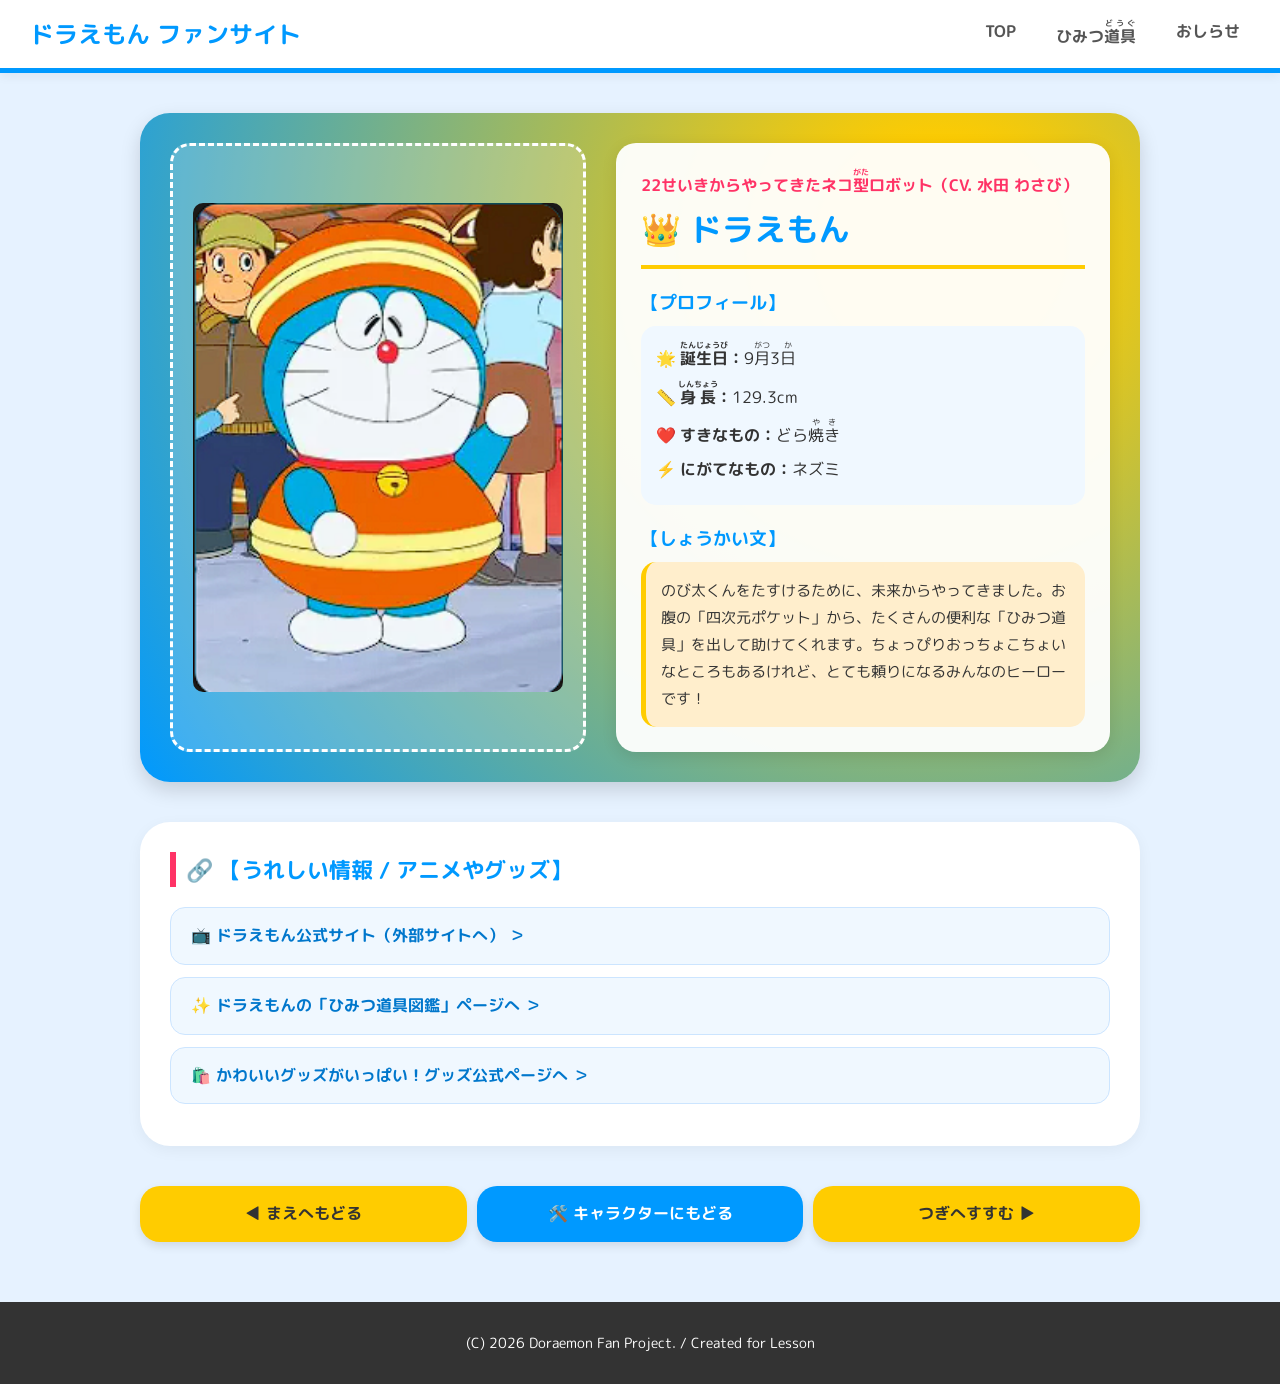
==== teamA/index.html @ f9748207 "teamA+teamB" ====
<!DOCTYPE html>
<html lang="ja">
<head>
    <meta charset="UTF-8">
    <meta name="viewport" content="width=device-width, initial-scale=1.0">
    <title>ドラえもん しょうかいページ</title>
    <link rel="preconnect" href="https://fonts.googleapis.com">
    <link rel="preconnect" href="https://fonts.gstatic.com" crossorigin>
    <link href="https://fonts.googleapis.com/css2?family=M+PLUS+Rounded+1c:wght@400;700&display=swap" rel="stylesheet">
    <style>
        /* --- 全体の基本設定 --- */
        * {
            box-sizing: border-box;
            margin: 0;
            padding: 0;
        }
        body {
            font-family: 'M PLUS Rounded 1c', sans-serif;
            background-color: #e6f2ff; /* 明るい薄水色 */
            color: #333;
            line-height: 1.6;
        }
        a {
            text-decoration: none;
            color: inherit;
        }
        ul {
            list-style: none;
        }

        /* --- ヘッダー --- */
        header {
            background-color: #ffffff;
            padding: 15px 30px;
            display: flex;
            justify-content: space-between;
            align-items: center;
            box-shadow: 0 4px 10px rgba(0,0,0,0.05);
            border-bottom: 5px solid #0099ff; /* ドラえもんカラーの青 */
        }
        .logo {
            font-size: 24px;
            font-weight: bold;
            color: #0099ff;
        }
        .nav-menu {
            display: flex;
            gap: 20px;
        }
        .nav-menu a {
            font-weight: bold;
            color: #555;
            padding: 5px 10px;
            border-radius: 15px;
            transition: 0.2s;
        }
        .nav-menu a:hover {
            background-color: #0099ff;
            color: #fff;
        }

        /* --- メインビジュアルエリア（背景にモチーフ風の丸） --- */
        .profile-container {
            max-width: 1000px;
            margin: 40px auto;
            background: radial-gradient(circle at 80% 20%, #ffcc00 10%, #0099ff 100%); /* 鈴の黄色とドラえもんの青 */
            border-radius: 30px;
            padding: 30px;
            display: flex;
            flex-wrap: wrap;
            gap: 30px;
            color: white;
            box-shadow: 0 8px 20px rgba(0,0,0,0.15);
        }

        /* 左エリア：ビジュアル */
        .visual-area {
            flex: 1;
            min-width: 300px;
            background-color: rgba(255, 255, 255, 0.2);
            border-radius: 20px;
            display: flex;
            justify-content: center;
            align-items: center;
            padding: 20px;
            border: 3px dashed #fff;
        }
        .visual-area img {
            max-width: 100%;
            height: auto;
            border-radius: 10px;
        }

        /* 右エリア：基本情報 */
        .info-area {
            flex: 1.2;
            min-width: 300px;
            background-color: rgba(255, 255, 255, 0.95);
            color: #333;
            border-radius: 20px;
            padding: 25px;
            box-shadow: 0 4px 15px rgba(0,0,0,0.1);
        }
        .catchphrase {
            font-size: 16px;
            color: #ff3366;
            font-weight: bold;
            margin-bottom: 5px;
        }
        .char-name {
            font-size: 32px;
            font-weight: bold;
            color: #0099ff;
            border-bottom: 4px solid #ffcc00; /* 鈴の黄色い線 */
            padding-bottom: 10px;
            margin-bottom: 20px;
        }
        .profile-title, .intro-title {
            font-size: 18px;
            font-weight: bold;
            color: #0099ff;
            margin-top: 15px;
            margin-bottom: 8px;
            display: flex;
            align-items: center;
            gap: 5px;
        }
        .profile-list {
            margin-bottom: 20px;
            background-color: #f0f8ff;
            padding: 15px;
            border-radius: 15px;
        }
        .profile-list li {
            margin-bottom: 8px;
            font-size: 16px;
        }
        .introduction {
            font-size: 15px;
            line-height: 1.8;
            background-color: #fec;
            padding: 15px;
            border-radius: 15px;
            border-left: 5px solid #ffcc00;
        }

        /* --- ギャラリー（表情差分） --- */
        .gallery-section {
            max-width: 1000px;
            margin: 40px auto;
            background-color: #fff;
            padding: 30px;
            border-radius: 30px;
            box-shadow: 0 4px 15px rgba(0,0,0,0.05);
        }
        .section-title {
            font-size: 22px;
            color: #0099ff;
            margin-bottom: 20px;
            border-left: 6px solid #ff3366;
            padding-left: 10px;
        }
        .gallery-grid {
            display: grid;
            grid-template-columns: repeat(auto-fit, minmax(180px, 1fr));
            gap: 20px;
        }
        .gallery-item {
            background-color: #f9f9f9;
            border: 2px solid #e0e0e0;
            border-radius: 15px;
            padding: 10px;
            text-align: center;
            transition: 0.2s;
        }
        .gallery-item:hover {
            transform: translateY(-5px);
            border-color: #0099ff;
        }
        .gallery-item img {
            width: 100%;
            height: 140px;
            object-fit: cover;
            border-radius: 10px;
            margin-bottom: 10px;
        }
        .gallery-item span {
            font-weight: bold;
            color: #555;
        }

        /* --- 関連情報・配信情報 --- */
        .info-section {
            max-width: 1000px;
            margin: 40px auto;
            background-color: #fff;
            padding: 30px;
            border-radius: 30px;
            box-shadow: 0 4px 15px rgba(0,0,0,0.05);
        }
        .info-links li {
            margin-bottom: 12px;
        }
        .info-links a {
            display: block;
            padding: 15px 20px;
            background-color: #f0f8ff;
            border-radius: 15px;
            font-weight: bold;
            color: #0077cc;
            transition: 0.2s;
            border: 1px solid #cce5ff;
        }
        .info-links a:hover {
            background-color: #0099ff;
            color: #fff;
        }

        /* --- キャラクターナビゲーション --- */
        .char-nav {
            max-width: 1000px;
            margin: 40px auto;
            display: flex;
            justify-content: space-between;
            gap: 10px;
        }
        .char-nav a {
            flex: 1;
            text-align: center;
            padding: 15px;
            background-color: #ffcc00;
            color: #333;
            font-weight: bold;
            border-radius: 20px;
            box-shadow: 0 4px 10px rgba(0,0,0,0.1);
            transition: 0.2s;
        }
        .char-nav a:hover {
            background-color: #ffbb00;
            transform: scale(1.02);
        }
        .char-nav a.center-btn {
            background-color: #0099ff;
            color: white;
        }
        .char-nav a.center-btn:hover {
            background-color: #0088ee;
        }

        /* --- フッター --- */
        footer {
            text-align: center;
            padding: 30px;
            background-color: #333;
            color: #fff;
            margin-top: 60px;
            font-size: 14px;
        }

        /* レスポンシブ対応（スマホ用） */
        @media (max-width: 768px) {
            header {
                flex-direction: column;
                gap: 15px;
            }
            .profile-container {
                margin: 20px 10px;
                padding: 15px;
            }
            .gallery-section, .info-section, .char-nav {
                margin: 20px 10px;
            }
            .char-nav {
                flex-direction: column;
            }
        }
    </style>
</head>
<body>

    <header>
        <div class="logo">ドラえもん ファンサイト</div>
        <nav>
            <ul class="nav-menu">
                <li><a href="index.html">TOP</a></li>
                <li><a href="dougu.html">ひみつ<ruby>道具<rt>どうぐ</rt></ruby></a></li>
                <li><a href="news.html">おしらせ</a></li>
            </ul>
        </nav>
    </header>

    <main class="profile-container">
        
        <div class="visual-area">
            <img src="doraemon.png" alt="ドラえもん 全身イラスト" width="3000">
        </div>

        <div class="info-area">
            <div class="catchphrase">22せいきからやってきたネコ<ruby>型<rt>がた</rt></ruby>ロボット（CV. 水田 わさび）</div>
            <h1 class="char-name">👑 ドラえもん</h1>
            
            <div class="profile-title">【プロフィール】</div>
            <ul class="profile-list">
                <li>🌟 <strong><ruby>誕生日<rt>たんじょうび</rt></ruby>：</strong>9<ruby>月<rt>がつ</rt></ruby>3<ruby>日<rt>か</rt></ruby></li>
                <li>📏 <strong><ruby>身長<rt>しんちょう</rt></ruby>：</strong>129.3cm</li>
                <li>❤️ <strong>すきなもの：</strong>どら<ruby>焼き<rt>やき</rt></ruby></li>
                <li>⚡ <strong>にがてなもの：</strong>ネズミ</li>
            </ul>

            <div class="intro-title">【しょうかい文】</div>
            <p class="introduction">
                のび太くんをたすけるために、未来からやってきました。お腹の「四次元ポケット」から、たくさんの便利な「ひみつ道具」を出して助けてくれます。ちょっぴりおっちょこちょいなところもあるけれど、とても頼りになるみんなのヒーローです！
            </p>
        </div>
    </main>

   

    <section class="info-section">
        <h2 class="section-title">🔗 【うれしい情報 / アニメやグッズ】</h2>
        <ul class="info-links">
            <li><a href="https://dora-world.com/contents?t=29" target="_blank">📺 ドラえもん公式サイト（外部サイトへ） ＞</a></li>
            <li><a href="dougu.html">✨ ドラえもんの「ひみつ道具図鑑」ページへ ＞</a></li>
            <li><a href="https://dora-world.com/goods" target="_blank">🛍️ かわいいグッズがいっぱい！グッズ公式ページへ ＞</a></li>
        </ul>
    </section>

    <div class="char-nav">
        <a href="news.html">◀ まえへもどる</a>
        <a href="index.html" class="center-btn">🛠️ キャラクターにもどる</a>
        <a href="dougu.html">つぎへすすむ ▶</a>
    </div>

    <footer>
        <p>(C) 2026 Doraemon Fan Project. / Created for Lesson</p>
    </footer>

</body>
</html>
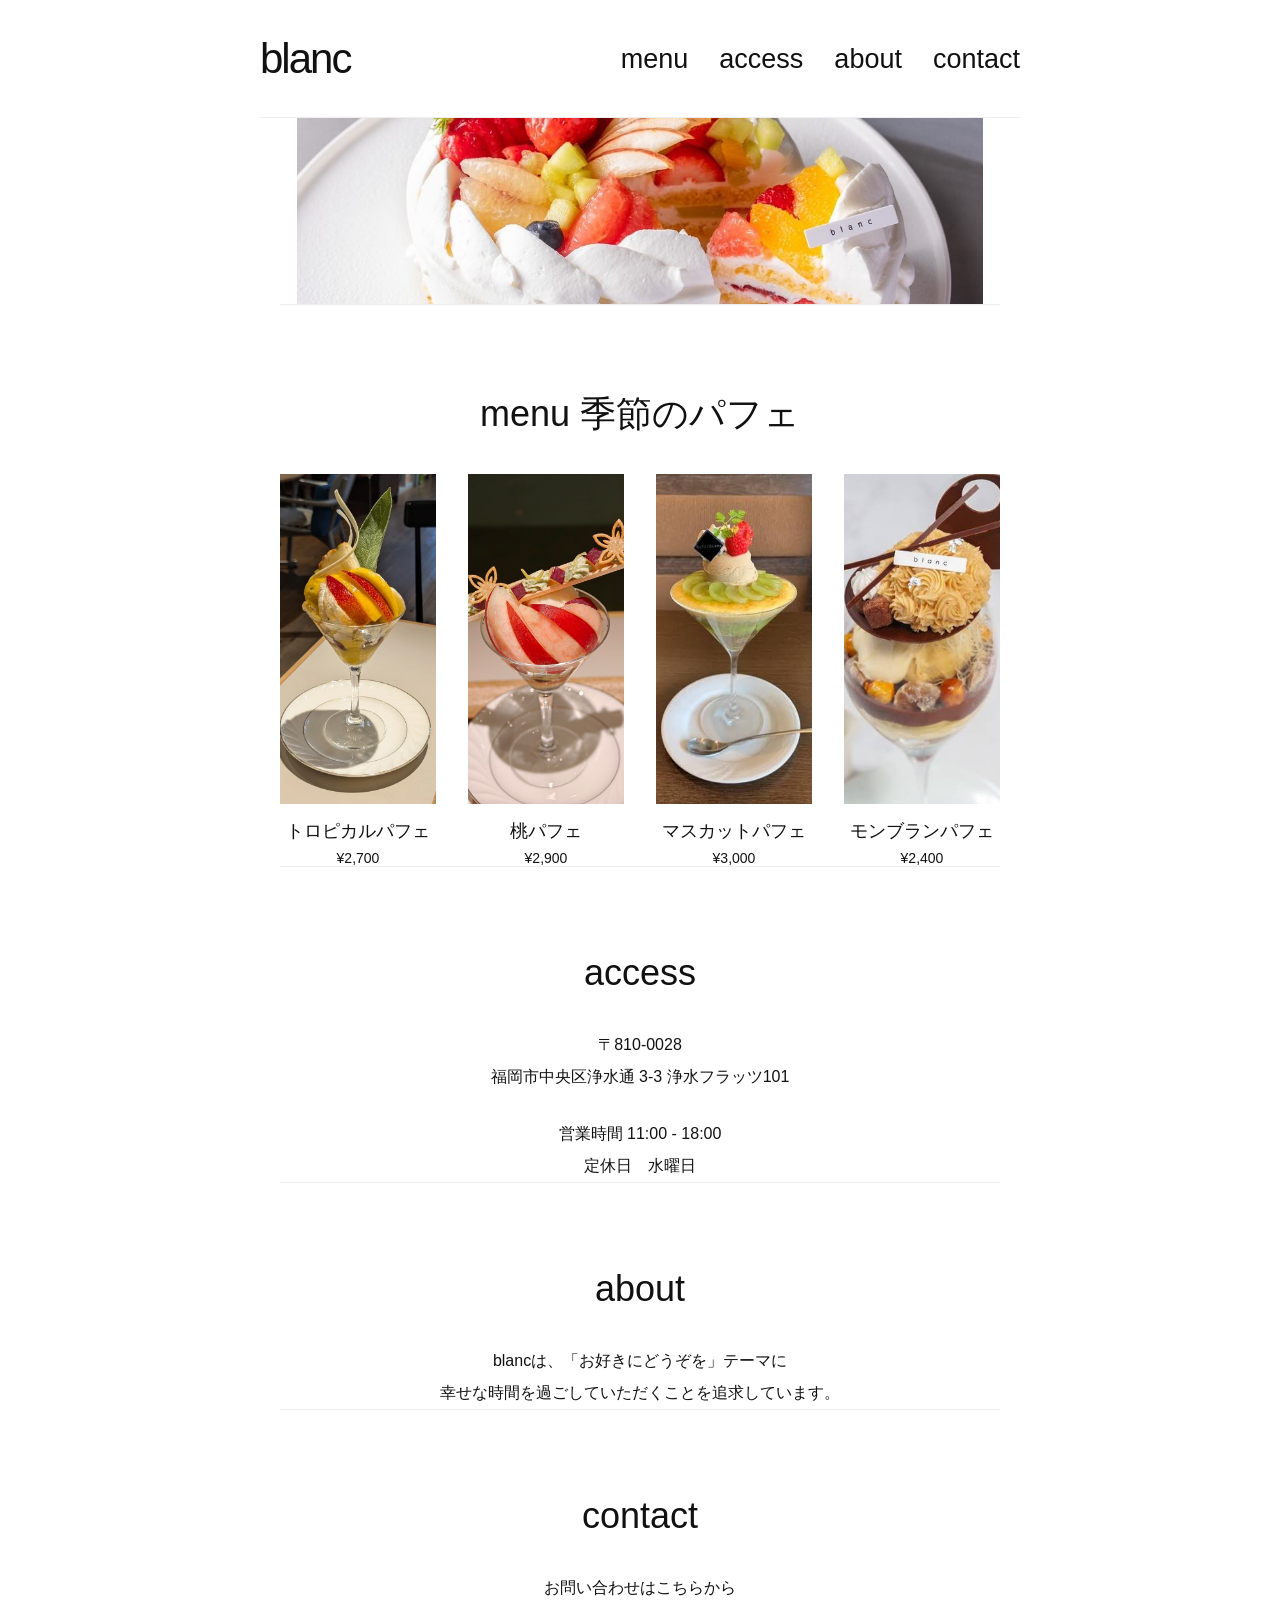
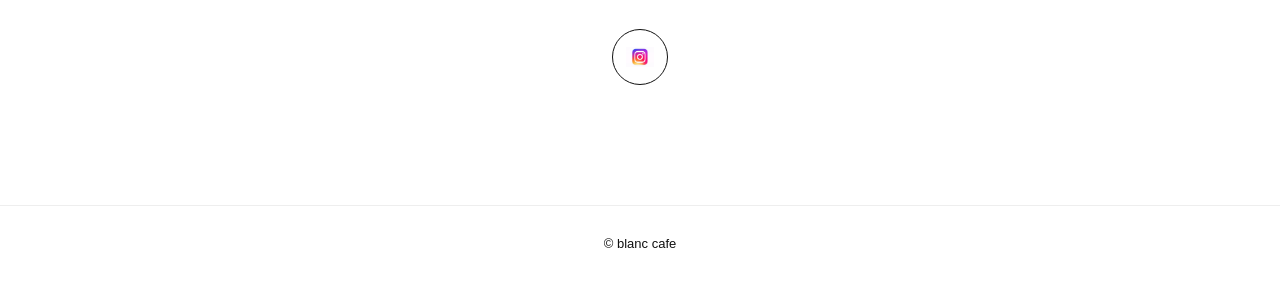
==== commit 1b3a0d44: "AとBを入れ替え" ====
--- a/teamA/index.html
+++ b/teamA/index.html
@@ -1,339 +1,90 @@
-<!DOCTYPE html>
-<html lang="ja">
-<head>
-    <meta charset="UTF-8">
-    <meta name="viewport" content="width=device-width, initial-scale=1.0">
-    <title>ドラえもん しょうかいページ</title>
-    <link rel="preconnect" href="https://fonts.googleapis.com">
-    <link rel="preconnect" href="https://fonts.gstatic.com" crossorigin>
-    <link href="https://fonts.googleapis.com/css2?family=M+PLUS+Rounded+1c:wght@400;700&display=swap" rel="stylesheet">
-    <style>
-        /* --- 全体の基本設定 --- */
-        * {
-            box-sizing: border-box;
-            margin: 0;
-            padding: 0;
-        }
-        body {
-            font-family: 'M PLUS Rounded 1c', sans-serif;
-            background-color: #e6f2ff; /* 明るい薄水色 */
-            color: #333;
-            line-height: 1.6;
-        }
-        a {
-            text-decoration: none;
-            color: inherit;
-        }
-        ul {
-            list-style: none;
-        }
-
-        /* --- ヘッダー --- */
-        header {
-            background-color: #ffffff;
-            padding: 15px 30px;
-            display: flex;
-            justify-content: space-between;
-            align-items: center;
-            box-shadow: 0 4px 10px rgba(0,0,0,0.05);
-            border-bottom: 5px solid #0099ff; /* ドラえもんカラーの青 */
-        }
-        .logo {
-            font-size: 24px;
-            font-weight: bold;
-            color: #0099ff;
-        }
-        .nav-menu {
-            display: flex;
-            gap: 20px;
-        }
-        .nav-menu a {
-            font-weight: bold;
-            color: #555;
-            padding: 5px 10px;
-            border-radius: 15px;
-            transition: 0.2s;
-        }
-        .nav-menu a:hover {
-            background-color: #0099ff;
-            color: #fff;
-        }
-
-        /* --- メインビジュアルエリア（背景にモチーフ風の丸） --- */
-        .profile-container {
-            max-width: 1000px;
-            margin: 40px auto;
-            background: radial-gradient(circle at 80% 20%, #ffcc00 10%, #0099ff 100%); /* 鈴の黄色とドラえもんの青 */
-            border-radius: 30px;
-            padding: 30px;
-            display: flex;
-            flex-wrap: wrap;
-            gap: 30px;
-            color: white;
-            box-shadow: 0 8px 20px rgba(0,0,0,0.15);
-        }
-
-        /* 左エリア：ビジュアル */
-        .visual-area {
-            flex: 1;
-            min-width: 300px;
-            background-color: rgba(255, 255, 255, 0.2);
-            border-radius: 20px;
-            display: flex;
-            justify-content: center;
-            align-items: center;
-            padding: 20px;
-            border: 3px dashed #fff;
-        }
-        .visual-area img {
-            max-width: 100%;
-            height: auto;
-            border-radius: 10px;
-        }
-
-        /* 右エリア：基本情報 */
-        .info-area {
-            flex: 1.2;
-            min-width: 300px;
-            background-color: rgba(255, 255, 255, 0.95);
-            color: #333;
-            border-radius: 20px;
-            padding: 25px;
-            box-shadow: 0 4px 15px rgba(0,0,0,0.1);
-        }
-        .catchphrase {
-            font-size: 16px;
-            color: #ff3366;
-            font-weight: bold;
-            margin-bottom: 5px;
-        }
-        .char-name {
-            font-size: 32px;
-            font-weight: bold;
-            color: #0099ff;
-            border-bottom: 4px solid #ffcc00; /* 鈴の黄色い線 */
-            padding-bottom: 10px;
-            margin-bottom: 20px;
-        }
-        .profile-title, .intro-title {
-            font-size: 18px;
-            font-weight: bold;
-            color: #0099ff;
-            margin-top: 15px;
-            margin-bottom: 8px;
-            display: flex;
-            align-items: center;
-            gap: 5px;
-        }
-        .profile-list {
-            margin-bottom: 20px;
-            background-color: #f0f8ff;
-            padding: 15px;
-            border-radius: 15px;
-        }
-        .profile-list li {
-            margin-bottom: 8px;
-            font-size: 16px;
-        }
-        .introduction {
-            font-size: 15px;
-            line-height: 1.8;
-            background-color: #fec;
-            padding: 15px;
-            border-radius: 15px;
-            border-left: 5px solid #ffcc00;
-        }
-
-        /* --- ギャラリー（表情差分） --- */
-        .gallery-section {
-            max-width: 1000px;
-            margin: 40px auto;
-            background-color: #fff;
-            padding: 30px;
-            border-radius: 30px;
-            box-shadow: 0 4px 15px rgba(0,0,0,0.05);
-        }
-        .section-title {
-            font-size: 22px;
-            color: #0099ff;
-            margin-bottom: 20px;
-            border-left: 6px solid #ff3366;
-            padding-left: 10px;
-        }
-        .gallery-grid {
-            display: grid;
-            grid-template-columns: repeat(auto-fit, minmax(180px, 1fr));
-            gap: 20px;
-        }
-        .gallery-item {
-            background-color: #f9f9f9;
-            border: 2px solid #e0e0e0;
-            border-radius: 15px;
-            padding: 10px;
-            text-align: center;
-            transition: 0.2s;
-        }
-        .gallery-item:hover {
-            transform: translateY(-5px);
-            border-color: #0099ff;
-        }
-        .gallery-item img {
-            width: 100%;
-            height: 140px;
-            object-fit: cover;
-            border-radius: 10px;
-            margin-bottom: 10px;
-        }
-        .gallery-item span {
-            font-weight: bold;
-            color: #555;
-        }
-
-        /* --- 関連情報・配信情報 --- */
-        .info-section {
-            max-width: 1000px;
-            margin: 40px auto;
-            background-color: #fff;
-            padding: 30px;
-            border-radius: 30px;
-            box-shadow: 0 4px 15px rgba(0,0,0,0.05);
-        }
-        .info-links li {
-            margin-bottom: 12px;
-        }
-        .info-links a {
-            display: block;
-            padding: 15px 20px;
-            background-color: #f0f8ff;
-            border-radius: 15px;
-            font-weight: bold;
-            color: #0077cc;
-            transition: 0.2s;
-            border: 1px solid #cce5ff;
-        }
-        .info-links a:hover {
-            background-color: #0099ff;
-            color: #fff;
-        }
-
-        /* --- キャラクターナビゲーション --- */
-        .char-nav {
-            max-width: 1000px;
-            margin: 40px auto;
-            display: flex;
-            justify-content: space-between;
-            gap: 10px;
-        }
-        .char-nav a {
-            flex: 1;
-            text-align: center;
-            padding: 15px;
-            background-color: #ffcc00;
-            color: #333;
-            font-weight: bold;
-            border-radius: 20px;
-            box-shadow: 0 4px 10px rgba(0,0,0,0.1);
-            transition: 0.2s;
-        }
-        .char-nav a:hover {
-            background-color: #ffbb00;
-            transform: scale(1.02);
-        }
-        .char-nav a.center-btn {
-            background-color: #0099ff;
-            color: white;
-        }
-        .char-nav a.center-btn:hover {
-            background-color: #0088ee;
-        }
-
-        /* --- フッター --- */
-        footer {
-            text-align: center;
-            padding: 30px;
-            background-color: #333;
-            color: #fff;
-            margin-top: 60px;
-            font-size: 14px;
-        }
-
-        /* レスポンシブ対応（スマホ用） */
-        @media (max-width: 768px) {
-            header {
-                flex-direction: column;
-                gap: 15px;
-            }
-            .profile-container {
-                margin: 20px 10px;
-                padding: 15px;
-            }
-            .gallery-section, .info-section, .char-nav {
-                margin: 20px 10px;
-            }
-            .char-nav {
-                flex-direction: column;
-            }
-        }
-    </style>
-</head>
-<body>
-
-    <header>
-        <div class="logo">ドラえもん ファンサイト</div>
-        <nav>
-            <ul class="nav-menu">
-                <li><a href="index.html">TOP</a></li>
-                <li><a href="dougu.html">ひみつ<ruby>道具<rt>どうぐ</rt></ruby></a></li>
-                <li><a href="news.html">おしらせ</a></li>
-            </ul>
-        </nav>
-    </header>
-
-    <main class="profile-container">
-        
-        <div class="visual-area">
-            <img src="doraemon.png" alt="ドラえもん 全身イラスト" width="3000">
-        </div>
-
-        <div class="info-area">
-            <div class="catchphrase">22せいきからやってきたネコ<ruby>型<rt>がた</rt></ruby>ロボット（CV. 水田 わさび）</div>
-            <h1 class="char-name">👑 ドラえもん</h1>
-            
-            <div class="profile-title">【プロフィール】</div>
-            <ul class="profile-list">
-                <li>🌟 <strong><ruby>誕生日<rt>たんじょうび</rt></ruby>：</strong>9<ruby>月<rt>がつ</rt></ruby>3<ruby>日<rt>か</rt></ruby></li>
-                <li>📏 <strong><ruby>身長<rt>しんちょう</rt></ruby>：</strong>129.3cm</li>
-                <li>❤️ <strong>すきなもの：</strong>どら<ruby>焼き<rt>やき</rt></ruby></li>
-                <li>⚡ <strong>にがてなもの：</strong>ネズミ</li>
-            </ul>
-
-            <div class="intro-title">【しょうかい文】</div>
-            <p class="introduction">
-                のび太くんをたすけるために、未来からやってきました。お腹の「四次元ポケット」から、たくさんの便利な「ひみつ道具」を出して助けてくれます。ちょっぴりおっちょこちょいなところもあるけれど、とても頼りになるみんなのヒーローです！
-            </p>
-        </div>
-    </main>
-
-   
-
-    <section class="info-section">
-        <h2 class="section-title">🔗 【うれしい情報 / アニメやグッズ】</h2>
-        <ul class="info-links">
-            <li><a href="https://dora-world.com/contents?t=29" target="_blank">📺 ドラえもん公式サイト（外部サイトへ） ＞</a></li>
-            <li><a href="dougu.html">✨ ドラえもんの「ひみつ道具図鑑」ページへ ＞</a></li>
-            <li><a href="https://dora-world.com/goods" target="_blank">🛍️ かわいいグッズがいっぱい！グッズ公式ページへ ＞</a></li>
-        </ul>
-    </section>
-
-    <div class="char-nav">
-        <a href="news.html">◀ まえへもどる</a>
-        <a href="index.html" class="center-btn">🛠️ キャラクターにもどる</a>
-        <a href="dougu.html">つぎへすすむ ▶</a>
-    </div>
-
-    <footer>
-        <p>(C) 2026 Doraemon Fan Project. / Created for Lesson</p>
-    </footer>
-
-</body>
-</html>
+<!DOCTYPE html>
+<html lang="ja">
+<head>
+    <meta charset="UTF-8">
+    <meta name="viewport" content="width=device-width, initial-scale=1.0">
+    <title>blanc cafe</title>
+    <link rel="stylesheet" href="./css/style.css">
+</head>
+<body>
+    <header class="header">
+        <div class="logo"><a href="#">blanc</a></div>
+        <nav class="nav">
+            <ul>
+                <li><a href="#menu-list">menu</a></li>
+                <li><a href="#access">access</a></li>
+                <li><a href="#about">about</a></li>
+                <li><a href="#contact">contact</a></li>
+            </ul>
+        </nav>
+    </header>
+
+    <main>
+        <section class="main-visual">
+            <img src="img/TOP.jpg" alt="おすすめメニュー">
+        </section>
+
+        <div class="section-divider"></div>
+
+        <section class="menu" id="menu-list">
+            <h2>menu   季節のパフェ</h2>
+
+            <div class="menu-list">
+                <div class="menu-item">
+                    <img src="img/menu1.webp" alt="トロピカルパフェ">
+                    <h3>トロピカルパフェ</h3>
+                    <p>¥2,700</p>
+                </div>
+
+                <div class="menu-item">
+                    <img src="img/menu2.jpg" alt="桃パフェ">
+                    <h3>桃パフェ</h3>
+                    <p>¥2,900</p>
+                </div>
+
+                <div class="menu-item">
+                    <img src="img/menu3.jpg" alt="マスカットパフェ">
+                    <h3>マスカットパフェ</h3>
+                    <p>¥3,000</p>
+                </div>
+
+                <div class="menu-item">
+                    <img src="img/menu4.jpg" alt="モンブランパフェ">
+                    <h3>モンブランパフェ</h3>
+                    <p>¥2,400</p>
+                </div>
+            </div>
+        </section>
+
+        <div class="section-divider"></div>
+
+        <section class="access" id="access">
+            <h2>access</h2>
+            <p>〒810-0028<br>福岡市中央区浄水通 3-3 浄水フラッツ101</p>
+            <p>営業時間 11:00 - 18:00<br>定休日　水曜日</p>
+        </section>
+
+        <div class="section-divider"></div>
+
+        <section class="about" id="about">
+            <h2>about</h2>
+            <p>blancは、「お好きにどうぞを」テーマに<br>幸せな時間を過ごしていただくことを追求しています。</p>
+        </section>
+
+
+        <div class="section-divider"></div>
+
+        <section class="contact" id="contact">
+            <h2>contact</h2>
+            <p>お問い合わせはこちらから</p>
+            <a href="https://www.instagram.com/blanc_fukuoka_/" class="instagram-button" target="_blank" rel="noopener noreferrer" aria-label="Instagram">
+                <img src="img/instagram.jpg" alt="Instagram">
+            </a>
+        </section>
+    </main>
+
+    <footer class="footer">
+        <p>© blanc cafe</p>
+    </footer>
+</body>
+</html>
--- a/teamA/css/style.css
+++ b/teamA/css/style.css
@@ -0,0 +1,225 @@
+* {
+    margin: 0;
+    padding: 0;
+    box-sizing: border-box;
+}
+
+html {
+    scroll-behavior: smooth;
+}
+
+body {
+    background: #fff;
+    color: #111;
+    font-family: "Helvetica Neue", Arial, "Noto Sans JP", sans-serif;
+    font-weight: 400;
+}
+
+.header {
+    position: relative;
+    width: 100%;
+    max-width: 760px;
+    height: 118px;
+    margin: 0 auto;
+    display: flex;
+    align-items: center;
+    justify-content: space-between;
+}
+
+.header::after {
+    content: "";
+    position: absolute;
+    left: 0;
+    right: 0;
+    bottom: 0;
+    height: 1px;
+    background: #eee;
+}
+
+
+.logo a {
+    color: #111;
+    text-decoration: none;
+    font-size: 42px;
+    font-weight: 300;
+    letter-spacing: -2px;
+}
+
+.nav ul {
+    display: flex;
+    align-items: center;
+    gap: 31px;
+    list-style: none;
+}
+
+.nav a {
+    color: #111;
+    text-decoration: none;
+    font-size: 27px;
+    font-weight: 300;
+    transition: opacity .3s ease;
+}
+
+.nav a:hover {
+    opacity: .45;
+}
+
+.main-visual {
+    width: 686px;
+    height: 186px;
+    margin: 0 auto;
+    overflow: hidden;
+}
+
+.main-visual img {
+    width: 100%;
+    height: 100%;
+    object-fit: cover;
+    display: block;
+}
+
+
+
+
+
+.section-divider {
+    width: 720px;
+    max-width: calc(100% - 40px);
+    height: 1px;
+    margin: 0 auto;
+    background: #eee;
+}
+
+.about,
+.menu,
+.access,
+.contact {
+    max-width: 760px;
+    margin: 0 auto;
+    text-align: center;
+    padding: 85px 20px 0;
+}
+
+.about h2,
+.menu h2,
+.access h2,
+.contact h2 {
+    font-size: 36px;
+    font-weight: 300;
+    margin-bottom: 35px;
+}
+
+.about p,
+.access p,
+.contact p {
+    font-size: 16px;
+    line-height: 2;
+    font-weight: 300;
+}
+
+.menu-list {
+    display: grid;
+    grid-template-columns: repeat(4, 1fr);
+    gap: 32px;
+}
+
+.menu-item img {
+    width: 100%;
+    height: 330px;
+    object-fit: cover;
+    display: block;
+    margin-bottom: 15px;
+}
+
+.menu-item h3 {
+    font-size: 18px;
+    font-weight: 400;
+    margin-bottom: 7px;
+}
+
+.menu-item p {
+    font-size: 14px;
+    font-weight: 300;
+}
+
+.access p + p {
+    margin-top: 25px;
+}
+
+.instagram-button {
+    display: inline-flex;
+    width: 56px;
+    height: 56px;
+    margin-top: 25px;
+    align-items: center;
+    justify-content: center;
+    border: 1px solid #111;
+    border-radius: 50%;
+    transition: opacity .3s ease, transform .3s ease;
+}
+
+.instagram-button img {
+    width: 28px;
+    height: 28px;
+    object-fit: contain;
+    display: block;
+}
+
+.instagram-button:hover {
+    opacity: .6;
+    transform: translateY(-2px);
+}
+
+.footer {
+    margin-top: 120px;
+    padding: 30px 20px;
+    text-align: center;
+    border-top: 1px solid #eee;
+}
+
+.footer p {
+    font-size: 13px;
+    font-weight: 300;
+}
+
+@media screen and (max-width: 768px) {
+    .header {
+        height: auto;
+        padding: 25px 20px;
+        flex-direction: column;
+        gap: 20px;
+    }
+
+    .logo a {
+        font-size: 36px;
+    }
+
+    .nav ul {
+        gap: 18px;
+    }
+
+    .nav a {
+        font-size: 18px;
+    }
+
+    .main-visual {
+        width: calc(100% - 40px);
+        height: 180px;
+    }
+
+    .about,
+    .menu,
+    .access,
+    .contact {
+        padding-top: 70px;
+    }
+
+   .menu-list {
+        grid-template-columns: 1fr;
+        gap: 40px;
+    }
+
+    .menu-item img {
+        height: 220px;
+    }
+}
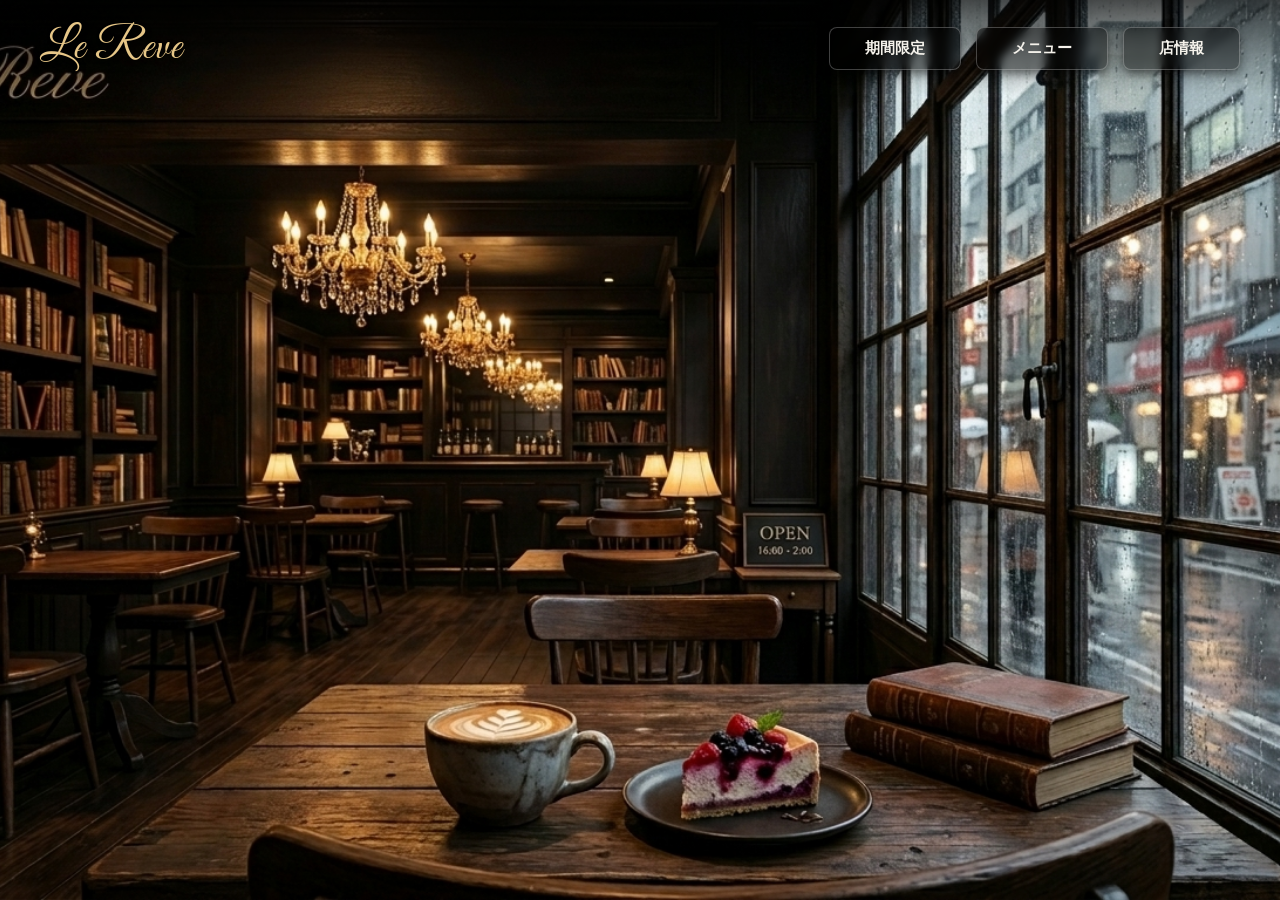
==== commit a4b0996e: "チームA提出" ====
--- a/teamA/index.html
+++ b/teamA/index.html
@@ -1,90 +1,30 @@
-<!DOCTYPE html>
-<html lang="ja">
-<head>
-    <meta charset="UTF-8">
-    <meta name="viewport" content="width=device-width, initial-scale=1.0">
-    <title>blanc cafe</title>
-    <link rel="stylesheet" href="./css/style.css">
-</head>
-<body>
-    <header class="header">
-        <div class="logo"><a href="#">blanc</a></div>
-        <nav class="nav">
-            <ul>
-                <li><a href="#menu-list">menu</a></li>
-                <li><a href="#access">access</a></li>
-                <li><a href="#about">about</a></li>
-                <li><a href="#contact">contact</a></li>
-            </ul>
-        </nav>
-    </header>
-
-    <main>
-        <section class="main-visual">
-            <img src="img/TOP.jpg" alt="おすすめメニュー">
-        </section>
-
-        <div class="section-divider"></div>
-
-        <section class="menu" id="menu-list">
-            <h2>menu   季節のパフェ</h2>
-
-            <div class="menu-list">
-                <div class="menu-item">
-                    <img src="img/menu1.webp" alt="トロピカルパフェ">
-                    <h3>トロピカルパフェ</h3>
-                    <p>¥2,700</p>
-                </div>
-
-                <div class="menu-item">
-                    <img src="img/menu2.jpg" alt="桃パフェ">
-                    <h3>桃パフェ</h3>
-                    <p>¥2,900</p>
-                </div>
-
-                <div class="menu-item">
-                    <img src="img/menu3.jpg" alt="マスカットパフェ">
-                    <h3>マスカットパフェ</h3>
-                    <p>¥3,000</p>
-                </div>
-
-                <div class="menu-item">
-                    <img src="img/menu4.jpg" alt="モンブランパフェ">
-                    <h3>モンブランパフェ</h3>
-                    <p>¥2,400</p>
-                </div>
-            </div>
-        </section>
-
-        <div class="section-divider"></div>
-
-        <section class="access" id="access">
-            <h2>access</h2>
-            <p>〒810-0028<br>福岡市中央区浄水通 3-3 浄水フラッツ101</p>
-            <p>営業時間 11:00 - 18:00<br>定休日　水曜日</p>
-        </section>
-
-        <div class="section-divider"></div>
-
-        <section class="about" id="about">
-            <h2>about</h2>
-            <p>blancは、「お好きにどうぞを」テーマに<br>幸せな時間を過ごしていただくことを追求しています。</p>
-        </section>
-
-
-        <div class="section-divider"></div>
-
-        <section class="contact" id="contact">
-            <h2>contact</h2>
-            <p>お問い合わせはこちらから</p>
-            <a href="https://www.instagram.com/blanc_fukuoka_/" class="instagram-button" target="_blank" rel="noopener noreferrer" aria-label="Instagram">
-                <img src="img/instagram.jpg" alt="Instagram">
-            </a>
-        </section>
-    </main>
-
-    <footer class="footer">
-        <p>© blanc cafe</p>
-    </footer>
-</body>
-</html>
+<!DOCTYPE html>
+<html lang="ja">
+<head>
+    <meta charset="UTF-8">
+    <meta name="viewport" content="width=device-width, initial-scale=1.0">
+    <title>Le Reve | 福岡・大名の夜カフェ</title>
+    <link rel="stylesheet" href="css/style.css">
+    <link rel="preconnect" href="https://fonts.googleapis.com">
+    <link rel="preconnect" href="https://fonts.gstatic.com" crossorigin>
+    <link href="https://fonts.googleapis.com/css2?family=Great+Vibes&display=swap" rel="stylesheet">
+</head>
+<body>
+
+    <header class="header">
+        <div class="logo">Le Reve</div>
+        <nav class="nav">
+            <!-- 押すと kisetu.png の画像が開く -->
+            <a href="img/kisetu.png" class="nav-btn">期間限定</a>
+
+            <!-- 押すと cake.png の画像が開く -->
+            <a href="img/cake.png" class="nav-btn">メニュー</a>
+
+            <!-- 押すと Googleマップが開く -->
+            <a href="https://www.google.com/maps/search/%E7%A6%8F%E5%B2%A1+%E5%A4%A7%E5%90%8D" target="_blank" rel="noopener noreferrer" class="nav-btn">店情報</a>
+        </nav>
+    </header>
+
+    <script src="js/main.js"></script>
+</body>
+</html>
--- a/teamA/css/style.css
+++ b/teamA/css/style.css
@@ -1,225 +1,88 @@
-* {
-    margin: 0;
-    padding: 0;
-    box-sizing: border-box;
-}
-
-html {
-    scroll-behavior: smooth;
-}
-
-body {
-    background: #fff;
-    color: #111;
-    font-family: "Helvetica Neue", Arial, "Noto Sans JP", sans-serif;
-    font-weight: 400;
-}
-
-.header {
-    position: relative;
-    width: 100%;
-    max-width: 760px;
-    height: 118px;
-    margin: 0 auto;
-    display: flex;
-    align-items: center;
-    justify-content: space-between;
-}
-
-.header::after {
-    content: "";
-    position: absolute;
-    left: 0;
-    right: 0;
-    bottom: 0;
-    height: 1px;
-    background: #eee;
-}
-
-
-.logo a {
-    color: #111;
-    text-decoration: none;
-    font-size: 42px;
-    font-weight: 300;
-    letter-spacing: -2px;
-}
-
-.nav ul {
-    display: flex;
-    align-items: center;
-    gap: 31px;
-    list-style: none;
-}
-
-.nav a {
-    color: #111;
-    text-decoration: none;
-    font-size: 27px;
-    font-weight: 300;
-    transition: opacity .3s ease;
-}
-
-.nav a:hover {
-    opacity: .45;
-}
-
-.main-visual {
-    width: 686px;
-    height: 186px;
-    margin: 0 auto;
-    overflow: hidden;
-}
-
-.main-visual img {
-    width: 100%;
-    height: 100%;
-    object-fit: cover;
-    display: block;
-}
-
-
-
-
-
-.section-divider {
-    width: 720px;
-    max-width: calc(100% - 40px);
-    height: 1px;
-    margin: 0 auto;
-    background: #eee;
-}
-
-.about,
-.menu,
-.access,
-.contact {
-    max-width: 760px;
-    margin: 0 auto;
-    text-align: center;
-    padding: 85px 20px 0;
-}
-
-.about h2,
-.menu h2,
-.access h2,
-.contact h2 {
-    font-size: 36px;
-    font-weight: 300;
-    margin-bottom: 35px;
-}
-
-.about p,
-.access p,
-.contact p {
-    font-size: 16px;
-    line-height: 2;
-    font-weight: 300;
-}
-
-.menu-list {
-    display: grid;
-    grid-template-columns: repeat(4, 1fr);
-    gap: 32px;
-}
-
-.menu-item img {
-    width: 100%;
-    height: 330px;
-    object-fit: cover;
-    display: block;
-    margin-bottom: 15px;
-}
-
-.menu-item h3 {
-    font-size: 18px;
-    font-weight: 400;
-    margin-bottom: 7px;
-}
-
-.menu-item p {
-    font-size: 14px;
-    font-weight: 300;
-}
-
-.access p + p {
-    margin-top: 25px;
-}
-
-.instagram-button {
-    display: inline-flex;
-    width: 56px;
-    height: 56px;
-    margin-top: 25px;
-    align-items: center;
-    justify-content: center;
-    border: 1px solid #111;
-    border-radius: 50%;
-    transition: opacity .3s ease, transform .3s ease;
-}
-
-.instagram-button img {
-    width: 28px;
-    height: 28px;
-    object-fit: contain;
-    display: block;
-}
-
-.instagram-button:hover {
-    opacity: .6;
-    transform: translateY(-2px);
-}
-
-.footer {
-    margin-top: 120px;
-    padding: 30px 20px;
-    text-align: center;
-    border-top: 1px solid #eee;
-}
-
-.footer p {
-    font-size: 13px;
-    font-weight: 300;
-}
-
-@media screen and (max-width: 768px) {
-    .header {
-        height: auto;
-        padding: 25px 20px;
-        flex-direction: column;
-        gap: 20px;
-    }
-
-    .logo a {
-        font-size: 36px;
-    }
-
-    .nav ul {
-        gap: 18px;
-    }
-
-    .nav a {
-        font-size: 18px;
-    }
-
-    .main-visual {
-        width: calc(100% - 40px);
-        height: 180px;
-    }
-
-    .about,
-    .menu,
-    .access,
-    .contact {
-        padding-top: 70px;
-    }
-
-   .menu-list {
-        grid-template-columns: 1fr;
-        gap: 40px;
-    }
-
-    .menu-item img {
-        height: 220px;
-    }
-}
+/* 全体のリセットと基本設定 */
+* {
+    margin: 0;
+    padding: 0;
+    box-sizing: border-box;
+}
+
+body {
+    width: 100vw;
+    height: 100vh;
+    background-image: url('../img/bg.png');
+    background-size: cover;
+    background-position: center;
+    background-repeat: no-repeat;
+    font-family: 'Helvetica Neue', Arial, 'メイリオ', sans-serif;
+    overflow: hidden;
+}
+
+/* ヘッダー */
+.header {
+    display: flex;
+    justify-content: space-between;
+    align-items: center;
+    padding: 20px 40px;
+    background: linear-gradient(to bottom, rgba(0, 0, 0, 0.7), transparent);
+}
+
+.logo {
+    font-family: 'Great Vibes', cursive;
+    font-size: 2.8rem;
+    color: #e6c687;
+    text-shadow: 2px 2px 4px rgba(0, 0, 0, 0.8);
+    letter-spacing: 1px;
+}
+
+.nav {
+    display: flex;
+    gap: 15px;
+}
+
+/* 黒枠のクリア（透明）ボタンデザイン */
+.nav-btn {
+    display: inline-block;
+    padding: 10px 35px;
+    background-color: rgba(0, 0, 0, 0.4);
+    color: #f5f2eb;
+    text-decoration: none;
+    font-size: 0.95rem;
+    font-weight: bold;
+    border: 1.5px solid rgba(255, 255, 255, 0.25);
+    border-radius: 8px;
+    box-shadow: 0 4px 10px rgba(0, 0, 0, 0.5);
+    transition: all 0.3s ease;
+    cursor: pointer;
+    backdrop-filter: blur(4px);
+}
+
+.nav-btn:hover {
+    background-color: rgba(0, 0, 0, 0.85);
+    border-color: #d4af37;
+    color: #d4af37;
+    box-shadow: 0 0 12px rgba(212, 175, 55, 0.3);
+    transform: translateY(-2px);
+}
+
+/* スマホ対応 */
+@media (max-width: 768px) {
+    .header {
+        flex-direction: column;
+        gap: 15px;
+        padding: 15px 20px;
+    }
+
+    .logo {
+        font-size: 2.2rem;
+    }
+
+    .nav {
+        width: 100%;
+        justify-content: center;
+        gap: 8px;
+    }
+
+    .nav-btn {
+        padding: 8px 16px;
+        font-size: 0.85rem;
+    }
+}
